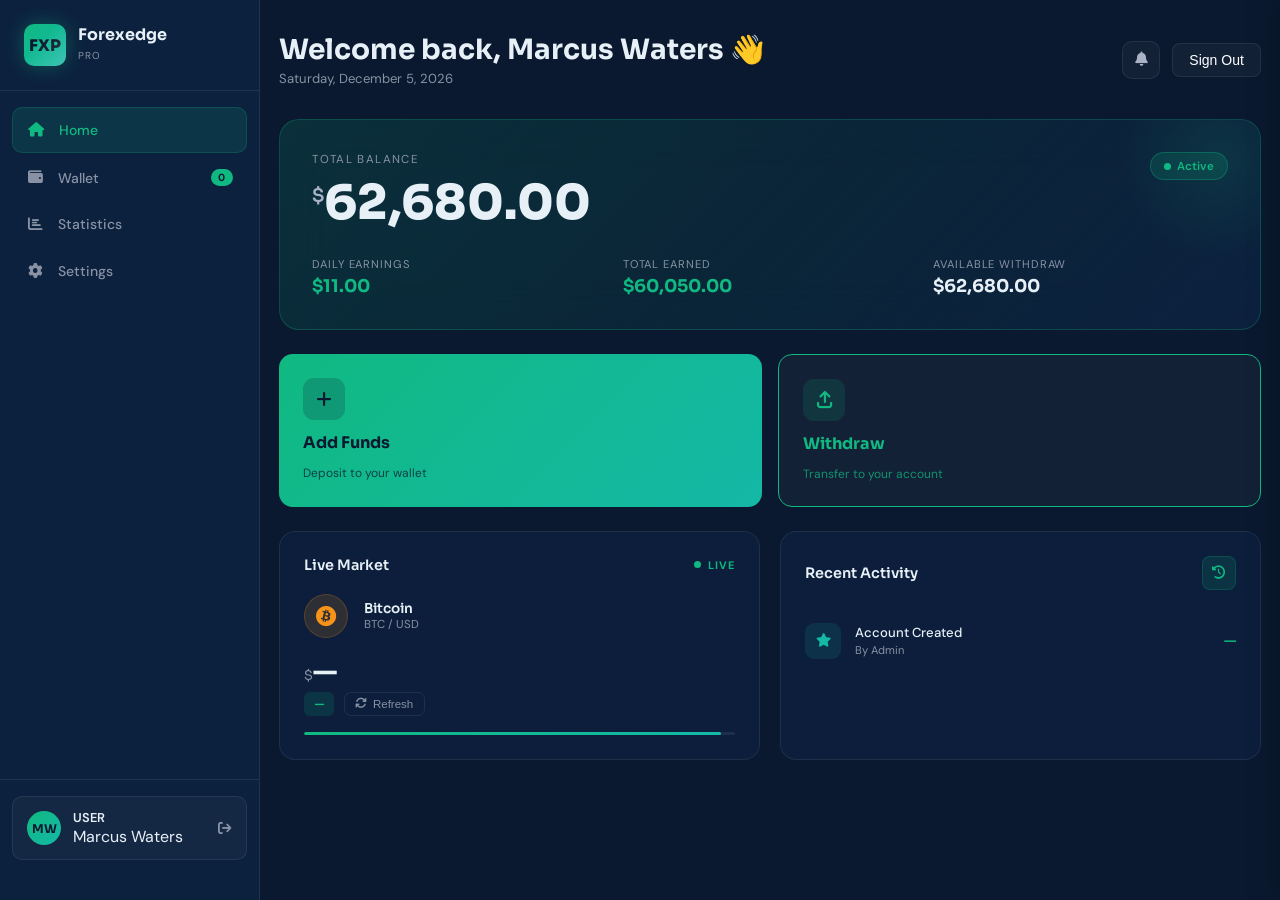
==== dashboard.html @ 1b590cf0 "Rename dashboard to dashboard.html" ====
<!DOCTYPE html>
<html lang="en">
<head>
  <meta charset="UTF-8"/>
  <meta name="viewport" content="width=device-width, initial-scale=1.0"/>
  <title>Dashboard — ForexedgePro</title>
  <link rel="stylesheet" href="https://cdnjs.cloudflare.com/ajax/libs/font-awesome/6.5.0/css/all.min.css"/>
  <link rel="stylesheet" href="brand.css"/>
  <style>
    /* ─── LAYOUT ───────────────────────────────── */
    .app { display: flex; min-height: 100vh; }

    /* ─── SIDEBAR ──────────────────────────────── */
    .sidebar {
      width: 260px; flex-shrink: 0;
      background: rgba(13,34,64,0.95);
      border-right: 1px solid var(--glass-border);
      display: flex; flex-direction: column;
      padding: 1.5rem 0; position: fixed; top: 0; left: 0; bottom: 0;
      z-index: 200; transition: transform 0.3s ease;
    }
    .sidebar-header { padding: 0 1.5rem 1.5rem; border-bottom: 1px solid var(--glass-border); margin-bottom: 1rem; }
    .nav-menu { flex: 1; padding: 0 0.75rem; }
    .nav-item {
      display: flex; align-items: center; gap: 0.85rem;
      padding: 0.8rem 0.9rem; border-radius: 10px; margin-bottom: 0.2rem;
      color: var(--slate); text-decoration: none; font-size: 0.875rem; font-weight: 500;
      cursor: pointer; transition: all 0.18s; position: relative;
    }
    .nav-item:hover { background: var(--glass); color: var(--slate-light); }
    .nav-item.active { background: var(--emerald-glow); color: var(--emerald); border: 1px solid rgba(16,185,129,0.2); }
    .nav-item.active i { color: var(--emerald); }
    .nav-item i { width: 18px; text-align: center; font-size: 0.9rem; }
    .nav-badge {
      margin-left: auto; background: var(--emerald); color: var(--navy);
      font-size: 0.65rem; font-weight: 700; padding: 0.15rem 0.45rem; border-radius: 999px;
    }
    .sidebar-footer { padding: 1rem 0.75rem; border-top: 1px solid var(--glass-border); }
    .user-pill {
      display: flex; align-items: center; gap: 0.75rem;
      padding: 0.75rem 0.9rem; border-radius: 10px; background: var(--glass); border: 1px solid var(--glass-border);
    }
    .avatar {
      width: 34px; height: 34px; border-radius: 50%; flex-shrink: 0;
      background: linear-gradient(135deg, var(--emerald), var(--teal));
      display: flex; align-items: center; justify-content: center;
      font-family: 'Sora', sans-serif; font-weight: 700; font-size: 0.75rem; color: var(--navy);
    }
    .user-info .un { font-size: 0.8rem; font-weight: 600; }
    .user-info .ue { font-size: 0.7rem; color: var(--slate); }
    .logout-btn { margin-left: auto; color: var(--slate); cursor: pointer; font-size: 0.85rem; background: none; border: none; padding: 0; transition: color 0.2s; }
    .logout-btn:hover { color: var(--red); }

    /* ─── MOBILE NAV ───────────────────────────── */
    .mobile-nav {
      display: none; position: fixed; top: 0; left: 0; right: 0; z-index: 300;
      background: rgba(10,25,47,0.95); backdrop-filter: blur(20px);
      border-bottom: 1px solid var(--glass-border);
      padding: 1rem 1.25rem; align-items: center; justify-content: space-between;
    }
    .hamburger { background: none; border: none; color: var(--white); font-size: 1.25rem; cursor: pointer; padding: 0.25rem; }
    .mobile-overlay {
      display: none; position: fixed; inset: 0; z-index: 199;
      background: rgba(0,0,0,0.5); backdrop-filter: blur(4px);
    }
    .mobile-overlay.open { display: block; }

    @media (max-width: 1024px) {
      .sidebar { transform: translateX(-100%); }
      .sidebar.open { transform: translateX(0); }
      .mobile-nav { display: flex; }
      .main { margin-left: 0 !important; padding-top: 5rem; }
    }

    /* ─── MAIN CONTENT ─────────────────────────── */
    .main { flex: 1; margin-left: 260px; padding: 2rem 2.5%; min-width: 0; }

    .top-bar {
      display: flex; align-items: center; justify-content: space-between;
      margin-bottom: 2rem; flex-wrap: wrap; gap: 1rem;
    }
    .greeting h1 { font-family: 'Sora', sans-serif; font-size: clamp(1.3rem, 2.5vw, 1.75rem); font-weight: 700; }
    .greeting p { font-size: 0.82rem; color: var(--slate); margin-top: 0.2rem; }
    .top-actions { display: flex; gap: 0.75rem; align-items: center; }
    .notif-btn {
      width: 38px; height: 38px; border-radius: 10px;
      background: var(--glass); border: 1px solid var(--glass-border);
      display: flex; align-items: center; justify-content: center;
      color: var(--slate-light); cursor: pointer; transition: all 0.2s; font-size: 0.9rem;
    }
    .notif-btn:hover { border-color: var(--emerald); color: var(--emerald); }

    /* ─── WALLET CARD ──────────────────────────── */
    .wallet-card {
      background: linear-gradient(135deg, rgba(16,185,129,0.15) 0%, rgba(20,184,166,0.08) 50%, rgba(13,34,64,0.9) 100%);
      border: 1px solid rgba(16,185,129,0.25);
      backdrop-filter: blur(24px); border-radius: 20px; padding: 2rem;
      margin-bottom: 1.5rem; position: relative; overflow: hidden;
    }
    .wallet-card::before {
      content: ''; position: absolute; top: -60px; right: -60px;
      width: 200px; height: 200px; border-radius: 50%;
      background: radial-gradient(circle, rgba(16,185,129,0.12), transparent 70%);
    }
    .wc-top { display: flex; justify-content: space-between; align-items: flex-start; margin-bottom: 1.5rem; }
    .wc-label { font-size: 0.72rem; text-transform: uppercase; letter-spacing: 0.12em; color: var(--slate); margin-bottom: 0.3rem; }
    .wc-balance { font-family: 'Sora', sans-serif; font-size: clamp(2rem, 5vw, 3rem); font-weight: 800; }
    .wc-balance sup { font-size: 1.2rem; font-weight: 600; vertical-align: super; color: var(--slate-light); }
    .wc-badge {
      padding: 0.35rem 0.8rem; border-radius: 999px;
      background: rgba(16,185,129,0.15); border: 1px solid rgba(16,185,129,0.3);
      color: var(--emerald); font-size: 0.72rem; font-weight: 600;
      display: flex; align-items: center; gap: 0.4rem;
    }
    .wc-metrics { display: grid; grid-template-columns: repeat(3, 1fr); gap: 1rem; }
    @media (max-width: 500px) { .wc-metrics { grid-template-columns: 1fr 1fr; } }
    .wc-metric { }
    .wc-metric .lbl { font-size: 0.7rem; color: var(--slate); text-transform: uppercase; letter-spacing: 0.08em; margin-bottom: 0.25rem; }
    .wc-metric .val { font-family: 'Sora', sans-serif; font-size: 1.1rem; font-weight: 700; }
    .wc-metric .val.green { color: var(--emerald); }

    /* ─── GRID ─────────────────────────────────── */
    .dash-grid { display: grid; grid-template-columns: 1fr 1fr; gap: 1.25rem; margin-bottom: 1.5rem; }
    @media (max-width: 680px) { .dash-grid { grid-template-columns: 1fr; } }

    /* ─── CARDS ────────────────────────────────── */
    .card {
      background: rgba(13,34,64,0.7); border: 1px solid var(--glass-border);
      backdrop-filter: blur(16px); border-radius: 16px; padding: 1.5rem;
    }
    .card-header { display: flex; align-items: center; justify-content: space-between; margin-bottom: 1.25rem; }
    .card-title { font-family: 'Sora', sans-serif; font-size: 0.9rem; font-weight: 600; }
    .card-icon { width: 34px; height: 34px; border-radius: 8px; background: var(--emerald-glow); border: 1px solid rgba(16,185,129,0.2); display: flex; align-items: center; justify-content: center; color: var(--emerald); font-size: 0.82rem; }

    /* ─── LIVE MARKET ──────────────────────────── */
    .live-badge { display: flex; align-items: center; gap: 0.4rem; font-size: 0.68rem; font-weight: 700; color: var(--emerald); text-transform: uppercase; letter-spacing: 0.1em; }
    .btc-display { display: flex; align-items: center; gap: 1rem; margin-bottom: 1rem; }
    .btc-logo { width: 44px; height: 44px; border-radius: 50%; background: rgba(247,147,26,0.15); border: 1px solid rgba(247,147,26,0.2); display: flex; align-items: center; justify-content: center; color: #f7931a; font-size: 1.3rem; flex-shrink: 0; }
    .btc-meta .nm { font-family: 'Sora', sans-serif; font-size: 0.85rem; font-weight: 600; }
    .btc-meta .sym { font-size: 0.72rem; color: var(--slate); }
    .btc-price-big { font-family: 'Sora', sans-serif; font-size: 1.65rem; font-weight: 800; margin-bottom: 0.25rem; }
    .btc-price-big span { font-size: 0.85rem; color: var(--slate); font-weight: 400; }
    .btc-change-row { display: flex; align-items: center; gap: 0.6rem; font-size: 0.8rem; }
    .chg-pill { padding: 0.25rem 0.6rem; border-radius: 6px; font-weight: 700; font-size: 0.75rem; }
    .chg-pill.up   { background: rgba(16,185,129,0.15); color: var(--emerald); }
    .chg-pill.down { background: rgba(248,113,113,0.12); color: var(--red); }
    .btc-sub { font-size: 0.72rem; color: var(--slate); }
    .refresh-btn { background: none; border: 1px solid var(--glass-border); border-radius: 7px; padding: 0.3rem 0.65rem; color: var(--slate); font-size: 0.72rem; cursor: pointer; transition: all 0.2s; display: flex; align-items: center; gap: 0.35rem; }
    .refresh-btn:hover { border-color: var(--emerald); color: var(--emerald); }
    .refresh-btn.spinning i { animation: spin 0.7s linear infinite; }
    @keyframes spin { to { transform: rotate(360deg); } }
    .countdown-bar { width: 100%; height: 3px; background: var(--glass-border); border-radius: 2px; margin-top: 1rem; overflow: hidden; }
    .countdown-fill { height: 100%; background: linear-gradient(90deg, var(--emerald), var(--teal)); border-radius: 2px; transition: width 1s linear; }

    /* ─── STATS GRID ───────────────────────────── */
    .stats-grid { display: grid; grid-template-columns: 1fr 1fr; gap: 0.85rem; }
    .stat-item { background: var(--glass); border: 1px solid var(--glass-border); border-radius: 10px; padding: 1rem; }
    .stat-item .s-icon { color: var(--emerald); font-size: 0.85rem; margin-bottom: 0.5rem; }
    .stat-item .s-val { font-family: 'Sora', sans-serif; font-size: 1.2rem; font-weight: 700; }
    .stat-item .s-lbl { font-size: 0.7rem; color: var(--slate); margin-top: 0.15rem; }

    /* ─── ACTIONS ──────────────────────────────── */
    .actions-row { display: grid; grid-template-columns: 1fr 1fr; gap: 1rem; margin-bottom: 1.5rem; }
    @media (max-width: 400px) { .actions-row { grid-template-columns: 1fr; } }

    .action-card {
      border-radius: 14px; padding: 1.5rem; cursor: pointer; transition: all 0.25s;
      display: flex; flex-direction: column; align-items: flex-start; gap: 0.75rem;
    }
    .action-card.solid {
      background: linear-gradient(135deg, var(--emerald), var(--teal));
      border: none; color: var(--navy);
    }
    .action-card.solid:hover { transform: translateY(-3px); box-shadow: 0 12px 32px rgba(16,185,129,0.4); }
    .action-card.ghost {
      background: var(--glass); border: 1px solid var(--emerald);
      color: var(--emerald);
    }
    .action-card.ghost:hover { background: var(--emerald-glow); transform: translateY(-3px); }
    .action-card:active { transform: translateY(-1px); }
    .ac-icon { width: 42px; height: 42px; border-radius: 11px; display: flex; align-items: center; justify-content: center; font-size: 1.1rem; }
    .solid .ac-icon { background: rgba(10,25,47,0.2); color: var(--navy); }
    .ghost .ac-icon { background: var(--emerald-glow); color: var(--emerald); }
    .ac-title { font-family: 'Sora', sans-serif; font-weight: 700; font-size: 1rem; }
    .ac-sub { font-size: 0.75rem; opacity: 0.75; }

    /* ─── ACTIVITY ─────────────────────────────── */
    .activity-list { display: flex; flex-direction: column; gap: 0.1rem; }
    .act-item { display: flex; align-items: center; gap: 0.9rem; padding: 0.8rem 0; border-bottom: 1px solid var(--glass-border); }
    .act-item:last-child { border-bottom: none; }
    .act-icon { width: 36px; height: 36px; border-radius: 9px; flex-shrink: 0; display: flex; align-items: center; justify-content: center; font-size: 0.85rem; }
    .act-icon.dep  { background: rgba(16,185,129,0.12); color: var(--emerald); }
    .act-icon.with { background: rgba(248,113,113,0.1); color: var(--red); }
    .act-icon.earn { background: rgba(20,184,166,0.12); color: var(--teal); }
    .act-desc { flex: 1; }
    .act-desc .ad-name { font-size: 0.82rem; font-weight: 500; }
    .act-desc .ad-date { font-size: 0.7rem; color: var(--slate); margin-top: 0.1rem; }
    .act-amt { font-family: 'Sora', sans-serif; font-size: 0.85rem; font-weight: 600; }
    .act-amt.up { color: var(--emerald); }
    .act-amt.dn { color: var(--red); }

    /* ─── CHART PLACEHOLDER ────────────────────── */
    .chart-placeholder {
      height: 120px; border-radius: 10px;
      background: var(--glass); border: 1px dashed var(--glass-border);
      display: flex; align-items: center; justify-content: center;
      flex-direction: column; gap: 0.4rem; margin-top: 0.5rem;
      color: var(--slate); font-size: 0.78rem;
    }

    /* ─── TOAST ─────────────────────────────────── */
    .toast {
      position: fixed; bottom: 1.5rem; right: 1.5rem; z-index: 9999;
      background: rgba(13,34,64,0.95); border: 1px solid var(--glass-border);
      backdrop-filter: blur(20px); border-radius: 12px;
      padding: 1rem 1.25rem; display: flex; align-items: center; gap: 0.75rem;
      font-size: 0.85rem; box-shadow: 0 16px 48px rgba(0,0,0,0.4);
      transform: translateY(100px); opacity: 0; transition: all 0.3s ease;
      max-width: 320px;
    }
    .toast.show { transform: translateY(0); opacity: 1; }
    .toast i { color: var(--emerald); font-size: 1rem; }

    /* ─── MODAL ─────────────────────────────────── */
    .modal-overlay {
      display: none; position: fixed; inset: 0; z-index: 500;
      background: rgba(0,0,0,0.6); backdrop-filter: blur(8px);
      align-items: center; justify-content: center; padding: 1rem;
    }
    .modal-overlay.open { display: flex; }
    .modal {
      background: var(--navy-mid); border: 1px solid var(--glass-border);
      border-radius: 20px; padding: 2rem; width: 100%; max-width: 380px;
      animation: fadeInUp 0.3s ease;
    }
    .modal-header { display: flex; justify-content: space-between; align-items: center; margin-bottom: 1.5rem; }
    .modal-title { font-family: 'Sora', sans-serif; font-weight: 700; font-size: 1.1rem; }
    .modal-close { background: none; border: none; color: var(--slate); cursor: pointer; font-size: 1.1rem; transition: color 0.2s; }
    .modal-close:hover { color: var(--white); }
    .modal-field { margin-bottom: 1rem; }
    .modal-field label { display: block; font-size: 0.78rem; color: var(--slate-light); margin-bottom: 0.4rem; }
    .modal-field input {
      width: 100%; padding: 0.8rem 1rem; border-radius: 9px;
      background: rgba(255,255,255,0.04); border: 1px solid var(--glass-border);
      color: var(--white); font-family: 'DM Sans', sans-serif; font-size: 0.9rem; outline: none;
      transition: border-color 0.2s;
    }
    .modal-field input:focus { border-color: var(--emerald); }
    .modal-note { font-size: 0.75rem; color: var(--slate); margin-bottom: 1.25rem; line-height: 1.5; }
    .modal-btn {
      width: 100%; padding: 0.9rem; border-radius: 10px; border: none;
      font-family: 'Sora', sans-serif; font-weight: 700; font-size: 0.95rem; cursor: pointer;
      transition: all 0.2s;
    }
    .modal-btn.add { background: linear-gradient(135deg, var(--emerald), var(--teal)); color: var(--navy); }
    .modal-btn.add:hover { box-shadow: 0 6px 20px rgba(16,185,129,0.4); }
    .modal-btn.wd  { background: var(--glass); border: 1px solid var(--emerald); color: var(--emerald); }
    .modal-btn.wd:hover  { background: var(--emerald-glow); }

    @media (max-width: 1280px) { .main { padding: 2rem 1.5%; } }
    @media (max-width: 768px)  { .main { padding: 1.5rem 4%; } }
  </style>
</head>


<body>
<div class="app">

  <!-- MOBILE TOP NAV -->
  <div class="mobile-nav">
    <button class="hamburger" onclick="toggleSidebar()" aria-label="Menu">
      <i class="fa fa-bars" id="ham-icon"></i>
    </button>
    <a href="#" class="logo">
      <div class="logo-icon" style="font-weight: bolder">FXP</div>
      <div><span class="logo-name" style="font-size:0.85rem">ForexedgePro</span></div>
    </a>
    <div class="notif-btn" onclick="toggleNotifs()"><i class="fa fa-bell"></i></div>
  </div>

  <!-- OVERLAY -->
  <div class="mobile-overlay" id="overlay" onclick="toggleSidebar()"></div>

  <!-- NOTIFICATION PANEL -->
  <div id="notif-panel" style="position:fixed; right:-320px; top:0; width:300px; height:100%; background:var(--navy-mid); border-left:1px solid var(--glass-border); z-index:1000; transition:0.3s; padding:1.5rem; box-shadow:-10px 0 30px rgba(0,0,0,0.5);">
    <div style="display:flex; justify-content:space-between; align-items:center; margin-bottom:2rem;">
        <h3 style="font-family:'Sora'; font-size:1.1rem;">Notifications</h3>
        <button onclick="toggleNotifs()" style="background:none; border:none; color:var(--slate); cursor:pointer;"><i class="fa fa-xmark"></i></button>
    </div>
    <div class="activity-list">
        <div class="act-item">
            <div class="act-icon earn"><i class="fa fa-calendar-check"></i></div>
            <div class="act-desc">
                <div class="ad-name">Account Created</div>
                <div class="ad-date" id="creation-date-notif">April 30, 2026</div>
            </div>
        </div>
    </div>
  </div>

  <!-- SIDEBAR -->
  <aside class="sidebar" id="sidebar">
    <div class="sidebar-header">
      <div class="logo">
        <div class="logo-icon">FXP</div>
        <div>
          <span class="logo-name">Forexedge</span>
          <span class="logo-tag">Pro</span>
        </div>
      </div>
    </div>
    <nav class="nav-menu">
      <a class="nav-item active" onclick="showPage('home')" id="nav-home"><i class="fa fa-house"></i> Home</a>
      <a class="nav-item" onclick="showPage('wallet')" id="nav-wallet"><i class="fa fa-wallet"></i> Wallet <span class="nav-badge">0</span></a>
      <a class="nav-item" onclick="showPage('stats')" id="nav-stats"><i class="fa fa-chart-bar"></i> Statistics</a>
      <a class="nav-item" onclick="showPage('settings')" id="nav-settings"><i class="fa fa-gear"></i> Settings</a>
    </nav>
    <div class="sidebar-footer">
      <div class="user-pill">
        <div class="avatar">MW</div>
        <div class="user-info">
          <div class="un">USER</div>
          <div class="MW">Marcus Waters</div>
        </div>
        <button class="logout-btn" onclick="logout()" title="Logout"><i class="fa fa-arrow-right-from-bracket"></i></button>
      </div>
    </div>
  </aside>

  <!-- MAIN -->
  <main class="main">
    <div class="top-bar">
      <div class="greeting">
        <h1>Welcome back, Marcus Waters 👋 </h1>
        <p id="date-display">Loading date…</p>
      </div>
      <div class="top-actions">
        <div class="notif-btn" onclick="toggleNotifs()"><i class="fa fa-bell"></i></div>
        <button class="btn-nav" onclick="logout()" style="background:var(--glass); border:1px solid var(--glass-border); padding:0.5rem 1rem; border-radius:8px; color:white; cursor:pointer;">Sign Out</button>
      </div>
    </div>

    <!-- HOME PAGE -->
    <section id="page-home" class="page-content">
        <!-- WALLET CARD -->
        <div class="wallet-card">
          <div class="wc-top">
            <div>
              <div class="wc-label">Total Balance</div>
              <div class="wc-balance"><sup>$</sup>62,680.00</div>
            </div>
            <div class="wc-badge"><span class="pulse-dot"></span> Active</div>
          </div>
          <div class="wc-metrics">
            <div class="wc-metric"><div class="lbl">Daily Earnings</div><div class="val green">$11.00</div></div>
            <div class="wc-metric"><div class="lbl">Total Earned</div><div class="val green">$60,050.00</div></div>
            <div class="wc-metric"><div class="lbl">Available Withdraw</div><div class="val">$62,680.00</div></div>
          </div>
        </div>

        <div class="actions-row">
          <div class="action-card solid" onclick="openModal('add')">
            <div class="ac-icon"><i class="fa fa-plus"></i></div>
            <div class="ac-title">Add Funds</div>
            <div class="ac-sub">Deposit to your wallet</div>
          </div>
          <div class="action-card ghost" onclick="openModal('wd')">
            <div class="ac-icon"><i class="fa fa-arrow-up-from-bracket"></i></div>
            <div class="ac-title">Withdraw</div>
            <div class="ac-sub">Transfer to your account</div>
          </div>
        </div>

        <div class="dash-grid">
          <div class="card">
            <div class="card-header">
              <span class="card-title">Live Market</span>
              <div class="live-badge"><span class="pulse-dot"></span> LIVE</div>
            </div>
            <div class="btc-display">
              <div class="btc-logo"><i class="fa-brands fa-bitcoin"></i></div>
              <div class="btc-meta"><div class="nm">Bitcoin</div><div class="sym">BTC / USD</div></div>
            </div>
            <div class="btc-price-big" id="btc-price"><span>$</span>—</div>
            <div class="btc-change-row">
              <span class="chg-pill up" id="btc-pill">—</span>
              <button class="refresh-btn" onclick="fetchBTC(true)" id="refresh-btn"><i class="fa fa-arrows-rotate"></i> Refresh</button>
            </div>
            <div class="countdown-bar"><div class="countdown-fill" id="cd-fill" style="width:100%"></div></div>
          </div>

          <div class="card">
            <div class="card-header">
              <span class="card-title">Recent Activity</span>
              <div class="card-icon"><i class="fa fa-clock-rotate-left"></i></div>
            </div>
            <div class="activity-list">
              <div class="act-item">
                <div class="act-icon earn"><i class="fa fa-star"></i></div>
                <div class="act-desc"><div class="ad-name">Account Created</div><div class="ad-date"> By Admin </div></div>
                <span class="act-amt up">— </span>
              </div>
            </div>
          </div>
        </div>
    </section>

    <!-- WALLET PAGE (Placeholder) -->
    <section id="page-wallet" class="page-content" style="display:none;">
        <div class="card">
            <h2 style="font-family:'Sora'; margin-bottom:1rem;">My Wallet</h2>
            <p style="color:var(--slate)">Manage your assets and transaction history here.</p>
            <div class="chart-placeholder" style="height:200px; margin-top:2rem;">
                <i class="fa fa-wallet" style="font-size:2rem; opacity:0.2;"></i>
                <span>Wallet Details - Coming Soon</span>
            </div>
        </div>
    </section>

    <!-- STATS PAGE (Placeholder) -->
    <section id="page-stats" class="page-content" style="display:none;">
        <div class="card">
            <h2 style="font-family:'Sora'; margin-bottom:1rem;">Analytics</h2>
            <div class="stats-grid">
                <div class="stat-item"><div class="s-val">20%</div><div class="s-lbl">Growth</div></div>
                <div class="stat-item"><div class="s-val">$50</div><div class="s-lbl">Profit</div></div>
                <div class="stat-item"><div class="s-val">10%</div><div class="s-lbl">Growth</div></div>
                <div class="stat-item"><div class="s-val">$25</div><div class="s-lbl">Profit</div></div>
                <div class="stat-item"><div class="s-val">50%</div><div class="s-lbl">Growth</div></div>
                <div class="stat-item"><div class="s-val">$75</div><div class="s-lbl">Profit</div></div>
                <div class="stat-item"><div class="s-val">100%</div><div class="s-lbl">Growth</div></div>
                <div class="stat-item"><div class="s-val">$100</div><div class="s-lbl">Profit</div></div>
           
           
              </div>
        </div>
    </section>

    <!-- SETTINGS PAGE (Placeholder) -->
    <section id="page-settings" class="page-content" style="display:none;">
        <div class="card">
            <h2 style="font-family:'Sora'; margin-bottom:1rem;">Account Settings</h2>
            <div class="modal-field">
                <label>Display Name</label>
                <input type="text" value="Marcus Waters">
            </div>
            <button class="modal-btn add" style="width:auto; padding:0.8rem 2rem;">Save Profile</button>
        </div>
    </section>

  </main>
</div>

<!-- MODALS REMAIN THE SAME... -->
<div class="modal-overlay" id="modal-add">
  <div class="modal">
    <div class="modal-header">
      <span class="modal-title">Add Funds</span>
      <button class="modal-close" onclick="closeModal('add')"><i class="fa fa-xmark"></i></button>
    </div>
    <div class="modal-field"><label>wallet address</label><input type="text" placeholder="wallet address"/></div>
    <button class="modal-btn add" onclick="submitModal('add')">Deposit</button>
  </div>
</div>
<div class="modal-overlay" id="modal-wd">
  <div class="modal">
    <div class="modal-header">
      <span class="modal-title">Withdraw</span>
      <button class="modal-close" onclick="closeModal('wd')"><i class="fa fa-xmark"></i></button>
    </div>
    <div class="modal-field"><label>Amount (USD)</label><input type="number" placeholder="0.00"/></div>
    <button class="modal-btn wd" onclick="submitModal('wd')">Withdraw</button>
  </div>
</div>

<div class="toast" id="toast"><i class="fa fa-circle-check"></i><span id="toast-msg">Done.</span></div>

<script>
  // ── Navigation Logic (The Fix)
  function showPage(pageId) {
    // Hide all pages
    document.querySelectorAll('.page-content').forEach(p => p.style.display = 'none');
    // Show selected page
    document.getElementById('page-' + pageId).style.display = 'block';
    
    // Update Nav Active State
    document.querySelectorAll('.nav-item').forEach(item => item.classList.remove('active'));
    document.getElementById('nav-' + pageId).classList.add('active');
    
    closeNav(); // Close mobile sidebar if open
  }

  // ── Notification Toggle
  function toggleNotifs() {
    const panel = document.getElementById('notif-panel');
    const isVisible = panel.style.right === '0px';
    panel.style.right = isVisible ? '-320px' : '0px';
  }

  // ── Date Display
  const now = new Date();
  const dateStr = now.toLocaleDateString('en-US', { weekday: 'long', month: 'long', day: 'numeric', year: 'numeric' });
  document.getElementById('date-display').textContent = dateStr;
  document.getElementById('creation-date-notif').textContent = dateStr;

  // ── Sidebar toggle
  function toggleSidebar() {
    const sb = document.getElementById('sidebar');
    const ov = document.getElementById('overlay');
    const open = sb.classList.toggle('open');
    ov.classList.toggle('open', open);
    document.getElementById('ham-icon').className = open ? 'fa fa-xmark' : 'fa fa-bars';
  }
  function closeNav() {
    const sb = document.getElementById('sidebar');
    if (sb.classList.contains('open')) toggleSidebar();
  }

  // ── Other Functions
  function logout() { alert('Logging out...'); 


    window.location.href="index.html";


  }
  function openModal(type) { document.getElementById('modal-' + type).classList.add('open'); }
  function closeModal(type) { document.getElementById('modal-' + type).classList.remove('open'); }
  function submitModal(type) {
    closeModal(type);
    showToast(type === 'add' ? 'Deposit submitted!' : 'Withdrawal requested!');
  }
  function showToast(msg) {
    const t = document.getElementById('toast');
    document.getElementById('toast-msg').textContent = msg;
    t.classList.add('show');
    setTimeout(() => t.classList.remove('show'), 3000);
  }

  // ── BTC Logic (Keeping your existing logic)
  let countdownVal = 30;
  async function fetchBTC(manual = false) {
    try {
      const res = await fetch('https://api.coingecko.com/api/v3/simple/price?ids=bitcoin&vs_currencies=usd&include_24hr_change=true');
      const data = await res.json();
      const price = data.bitcoin.usd;
      document.getElementById('btc-price').innerHTML = `<span>$</span>${price.toLocaleString()}`;
      countdownVal = 30;
    } catch(e) { console.log("Price fetch failed"); }
  }
  setInterval(() => {
    countdownVal--;
    document.getElementById('cd-fill').style.width = (countdownVal/30*100) + '%';
    if(countdownVal <= 0) fetchBTC();
  }, 1000);
  fetchBTC();
</script>
</body>



</html>
---- brand.css ----
/* ═══════════════════════════════════════════════════
   NEW PATHWAYS FOUNDATION — Brand Style System
   brand.css · Shared across all pages
═══════════════════════════════════════════════════ */
@import url('https://fonts.googleapis.com/css2?family=Sora:wght@300;400;500;600;700;800&family=DM+Sans:wght@300;400;500&display=swap');

:root {
  --navy:         #0a192f;
  --navy-mid:     #0d2240;
  --navy-light:   #112d4e;
  --slate:        #8892a4;
  --slate-light:  #a8b2c4;
  --emerald:      #10b981;
  --emerald-dark: #059669;
  --emerald-glow: rgba(16,185,129,0.14);
  --teal:         #14b8a6;
  --white:        #e8f0f7;
  --red:          #f87171;
  --glass:        rgba(255,255,255,0.035);
  --glass-border: rgba(255,255,255,0.08);
}

*, *::before, *::after { box-sizing: border-box; margin: 0; padding: 0; }
html { scroll-behavior: smooth; }

body {
  font-family: 'DM Sans', sans-serif;
  background-color: var(--navy);
  color: var(--white);
  min-height: 100vh;
  overflow-x: hidden;
}

/* Logo */
.logo { display: flex; align-items: center; gap: 0.75rem; text-decoration: none; }
.logo-icon {
  width: 42px; height: 42px; border-radius: 10px; flex-shrink: 0;
  background: linear-gradient(135deg, var(--emerald), var(--teal));
  display: flex; align-items: center; justify-content: center;
  font-family: 'Sora', sans-serif; font-weight: 800; font-size: 1rem; color: var(--navy);
  box-shadow: 0 0 20px rgba(16,185,129,0.35); position: relative; overflow: hidden;
}
.logo-icon::after { content: ''; position: absolute; inset: 0; background: linear-gradient(135deg, transparent 40%, rgba(255,255,255,0.18)); }
.logo-name { display: block; font-family: 'Sora', sans-serif; font-weight: 700; font-size: 1rem; color: var(--white); line-height: 1.1; }
.logo-tag  { font-size: 0.63rem; color: var(--slate); letter-spacing: 0.12em; text-transform: uppercase; }

/* Buttons */
.btn-primary {
  padding: 0.85rem 2rem; border-radius: 10px;
  background: linear-gradient(135deg, var(--emerald), var(--teal));
  color: var(--navy); font-weight: 700; font-size: 0.95rem;
  border: none; cursor: pointer; box-shadow: 0 4px 24px rgba(16,185,129,0.35);
  transition: all 0.25s; text-decoration: none; display: inline-flex; align-items: center; gap: 0.4rem;
}
.btn-primary:hover  { transform: translateY(-2px); box-shadow: 0 8px 32px rgba(16,185,129,0.45); }
.btn-primary:active { transform: translateY(0); }

.btn-outline {
  padding: 0.85rem 2rem; border-radius: 10px;
  background: transparent; border: 1px solid var(--glass-border);
  color: var(--slate-light); font-size: 0.95rem; font-weight: 500;
  cursor: pointer; transition: all 0.25s; text-decoration: none;
  display: inline-flex; align-items: center; gap: 0.4rem;
}
.btn-outline:hover { border-color: var(--emerald); color: var(--emerald); background: var(--emerald-glow); }

.btn-nav {
  padding: 0.5rem 1.25rem; border-radius: 8px;
  background: var(--emerald-glow); border: 1px solid var(--emerald);
  color: var(--emerald); font-size: 0.875rem; font-weight: 500;
  cursor: pointer; transition: all 0.2s; text-decoration: none;
}
.btn-nav:hover { background: var(--emerald); color: var(--navy); }

/* Pulse dot */
.pulse-dot {
  width: 7px; height: 7px; border-radius: 50%; background: var(--emerald);
  display: inline-block; flex-shrink: 0; animation: pulse 1.8s ease infinite;
}
@keyframes pulse { 0%,100%{box-shadow:0 0 0 0 rgba(16,185,129,0.5)} 50%{box-shadow:0 0 0 5px rgba(16,185,129,0)} }

/* Section tag */
.section-tag { display: inline-block; font-size: 0.7rem; font-weight: 600; text-transform: uppercase; letter-spacing: 0.15em; color: var(--emerald); margin-bottom: 1rem; }

/* Scrollbar */
::-webkit-scrollbar { width: 5px; }
::-webkit-scrollbar-track { background: var(--navy); }
::-webkit-scrollbar-thumb { background: var(--navy-light); border-radius: 3px; }

@keyframes fadeInUp { from{opacity:0;transform:translateY(18px)} to{opacity:1;transform:translateY(0)} }
@keyframes fadeIn   { from{opacity:0} to{opacity:1} }
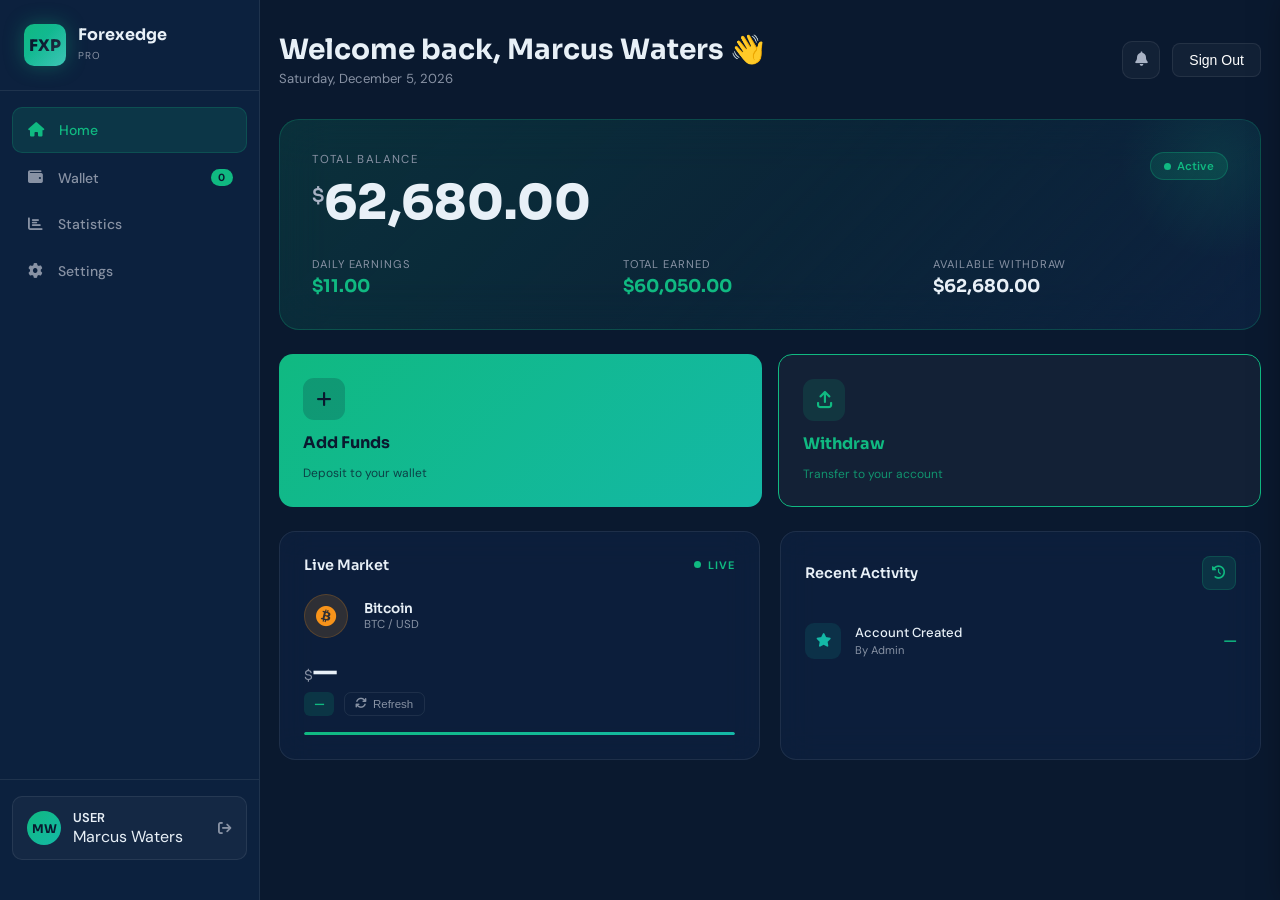
==== commit de1ea42d: "ss" ====
--- a/dashboard.html
+++ b/dashboard.html
@@ -292,7 +292,7 @@
             <div class="act-icon earn"><i class="fa fa-calendar-check"></i></div>
             <div class="act-desc">
                 <div class="ad-name">Account Created</div>
-                <div class="ad-date" id="creation-date-notif">April 30, 2026</div>
+                <div class="ad-date" id="creation-date-noti">By Admin</div>
             </div>
         </div>
     </div>
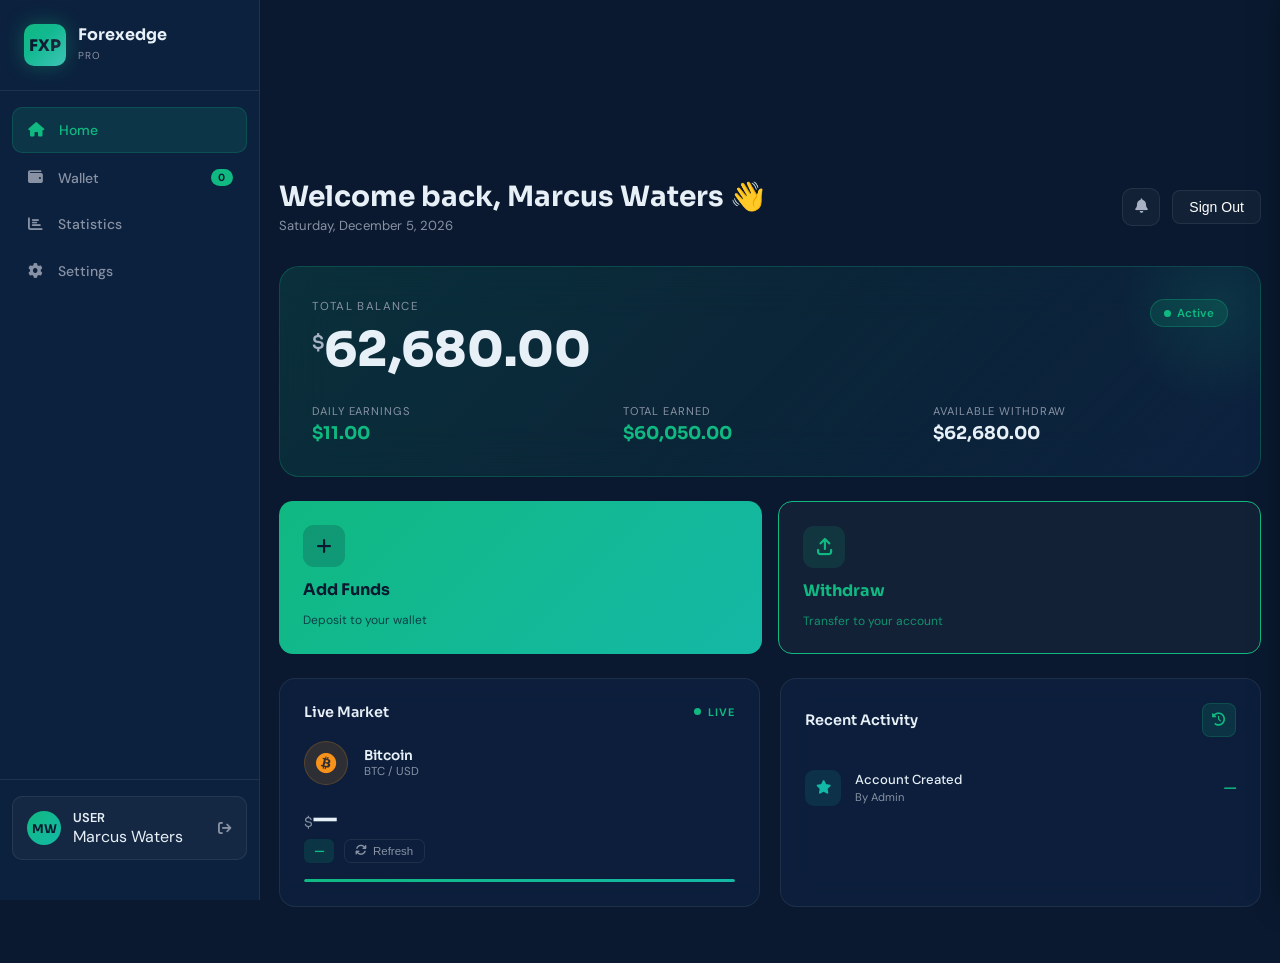
==== commit d7e76328: "Update dashboard.html" ====
--- a/dashboard.html
+++ b/dashboard.html
@@ -292,7 +292,7 @@
             <div class="act-icon earn"><i class="fa fa-calendar-check"></i></div>
             <div class="act-desc">
                 <div class="ad-name">Account Created</div>
-                <div class="ad-date" id="creation-date-noti">By Admin</div>
+                <div class="ad-date" id="creation-date-not">By Admin</div>
             </div>
         </div>
     </div>
@@ -329,11 +329,21 @@
 
   <!-- MAIN -->
   <main class="main">
+  
+    <br>
+    <br>
+    <br>
+    <br>
+    <br>
+    <br>
+    <br>
     <div class="top-bar">
-      <div class="greeting">
+    
+    <div class="greeting">
         <h1>Welcome back, Marcus Waters 👋 </h1>
         <p id="date-display">Loading date…</p>
       </div>
+      
       <div class="top-actions">
         <div class="notif-btn" onclick="toggleNotifs()"><i class="fa fa-bell"></i></div>
         <button class="btn-nav" onclick="logout()" style="background:var(--glass); border:1px solid var(--glass-border); padding:0.5rem 1rem; border-radius:8px; color:white; cursor:pointer;">Sign Out</button>
@@ -423,13 +433,15 @@
             <h2 style="font-family:'Sora'; margin-bottom:1rem;">Analytics</h2>
             <div class="stats-grid">
                 <div class="stat-item"><div class="s-val">20%</div><div class="s-lbl">Growth</div></div>
-                <div class="stat-item"><div class="s-val">$50</div><div class="s-lbl">Profit</div></div>
+                <div class="stat-item"><div class="s-val">$5,000</div><div class="s-lbl">Profit</div></div>
                 <div class="stat-item"><div class="s-val">10%</div><div class="s-lbl">Growth</div></div>
-                <div class="stat-item"><div class="s-val">$25</div><div class="s-lbl">Profit</div></div>
+                <div class="stat-item"><div class="s-val">$3,000.05</div><div class="s-lbl">Profit</div></div>
                 <div class="stat-item"><div class="s-val">50%</div><div class="s-lbl">Growth</div></div>
-                <div class="stat-item"><div class="s-val">$75</div><div class="s-lbl">Profit</div></div>
-                <div class="stat-item"><div class="s-val">100%</div><div class="s-lbl">Growth</div></div>
-                <div class="stat-item"><div class="s-val">$100</div><div class="s-lbl">Profit</div></div>
+                <div class="stat-item"><div class="s-val">$10,505.96</div><div class="s-lbl">Profit</div></div>
+                <div class="stat-item"><div class="s-val">80%</div><div class="s-lbl">Growth</div></div>
+                <div class="stat-item"><div class="s-val">$36,090.00</div><div class="s-lbl">Profit</div></div>
+                 <div class="stat-item"><div class="s-val">16%</div><div class="s-lbl">Growth</div></div>
+                <div class="stat-item"><div class="s-val">$8,000.00</div><div class="s-lbl">Profit</div></div>
            
            
               </div>
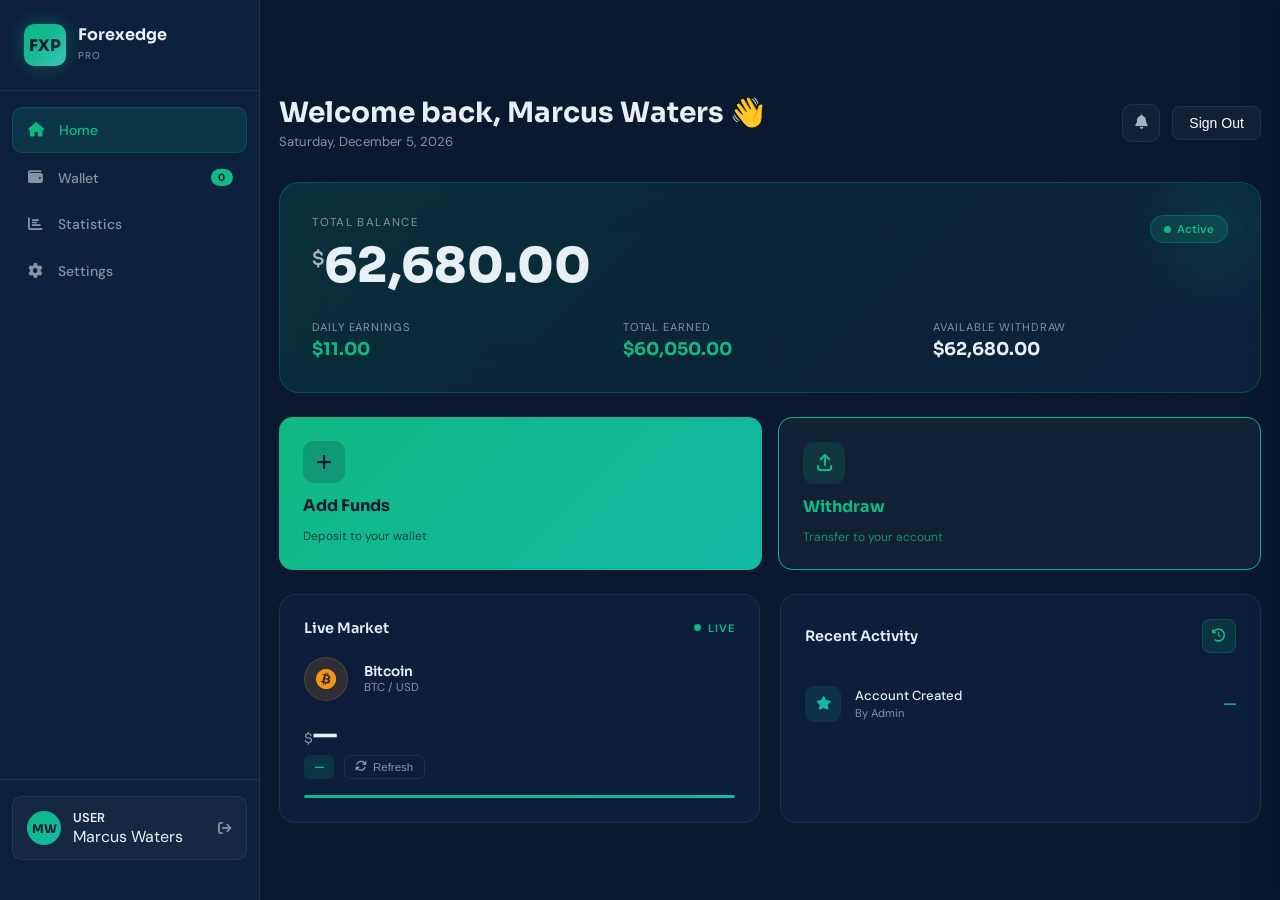
==== commit ab7b88bb: "Update dashboard.html" ====
--- a/dashboard.html
+++ b/dashboard.html
@@ -330,11 +330,8 @@
   <!-- MAIN -->
   <main class="main">
   
-    <br>
-    <br>
-    <br>
-    <br>
-    <br>
+   
+     <br>
     <br>
     <br>
     <div class="top-bar">
